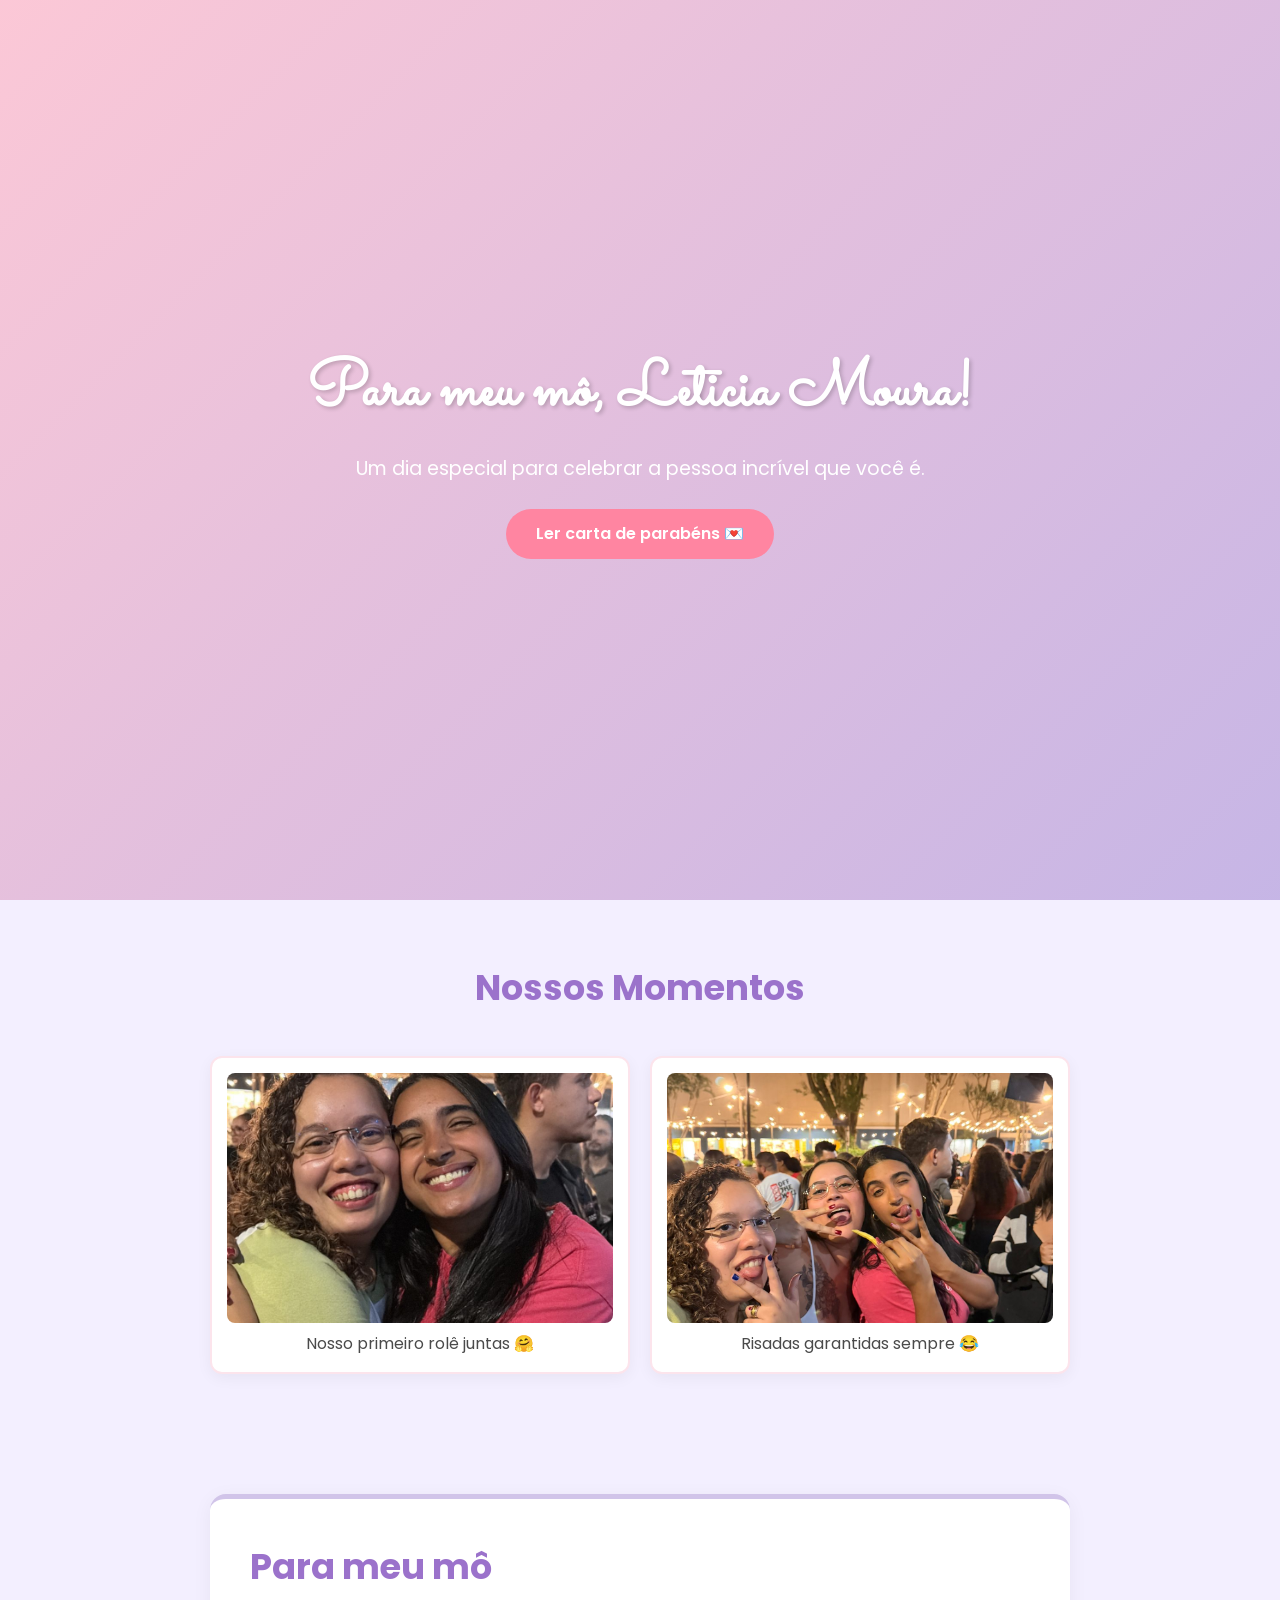
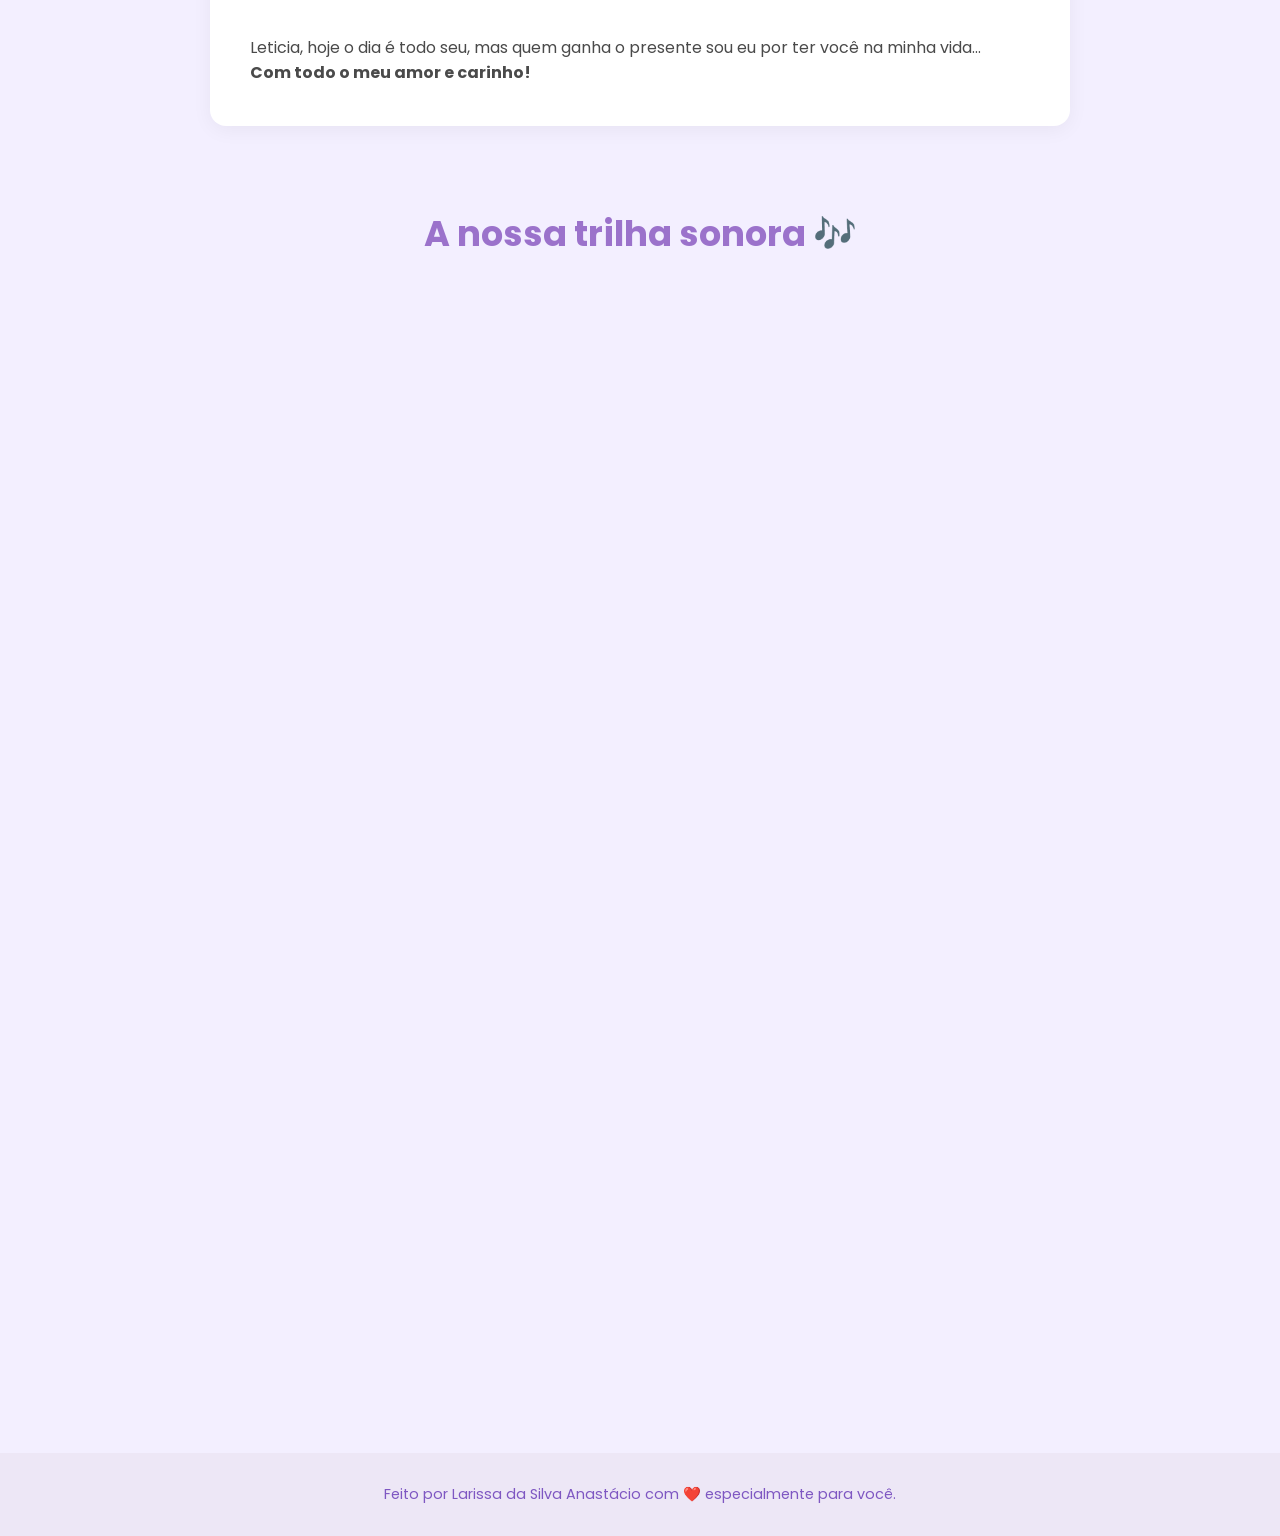
==== index.html @ 7401ad97 "Atualizando site de aniversário" ====
<!DOCTYPE html>
<html lang="pt-BR">
<head>
    <meta charset="UTF-8">
    <meta name="viewport" content="width=device-width, initial-scale=1.0">
    <title>Para meu mô, Leticia Moura!</title>
    <link rel="stylesheet" href="style.css">
    <link href="https://fonts.googleapis.com/css2?family=Poppins:wght@300;400;600&family=Sacramento&display=swap" rel="stylesheet">
</head>
<body>

    <header class="hero">
        <h1>Para meu mô, Leticia Moura!</h1>
        <p class="subtitle">Um dia especial para celebrar a pessoa incrível que você é.</p>
        <a href="#mensagem" class="btn">Ler carta de parabéns 💌</a>
    </header>

    <section class="gallery">
        <h2>Nossos Momentos</h2>
        <div class="gallery-grid">
            <div class="photo-card">
                <img src="img/primeiro_role.jpeg" alt="Nosso primeiro rolê juntas">
                <p>Nosso primeiro rolê juntas 🤗</p>
            </div>
            <div class="photo-card">
                <img src="img/risadas.jpeg" alt="Risadas garantidas sempre">
                <p>Risadas garantidas sempre 😂</p>
            </div>
        </div>
    </section>

    <section id="mensagem" class="message-section">
        <div class="message-box">
            <h2>Para meu mô</h2>
            <p>Leticia, hoje o dia é todo seu, mas quem ganha o presente sou eu por ter você na minha vida...</p>
            <p><strong>Com todo o meu amor e carinho!</strong></p>
        </div>
    </section>

    <section class="spotify-section">
        <h2>A nossa trilha sonora 🎶</h2>
        <iframe data-testid="embed-iframe" style="border-radius:12px" src="https://open.spotify.com/embed/track/7z3PblAN3dH1JMewiRydkZ?utm_source=generator&si=3d1603ee1b894d5f" width="100%" height="352" frameBorder="0" allowfullscreen="" allow="autoplay; clipboard-write; encrypted-media; fullscreen; picture-in-picture" loading="lazy"></iframe>
        <iframe data-testid="embed-iframe" style="border-radius:12px" src="https://open.spotify.com/embed/track/6sbmdhq2c2VZ87U8bbwwwP?utm_source=generator&si=2f4fc48276644062" width="100%" height="352" frameBorder="0" allowfullscreen="" allow="autoplay; clipboard-write; encrypted-media; fullscreen; picture-in-picture" loading="lazy"></iframe>
        <iframe data-testid="embed-iframe" style="border-radius:12px" src="https://open.spotify.com/embed/track/4nTjkWK590oBDcnIxTr1mI?utm_source=generator&theme=0&si=36dc8a0329c24f57" width="100%" height="352" frameBorder="0" allowfullscreen="" allow="autoplay; clipboard-write; encrypted-media; fullscreen; picture-in-picture" loading="lazy"></iframe>

    </section>

    <footer>
        <p>Feito por Larissa da Silva Anastácio com ❤️ especialmente para você.</p>
    </footer>

    <script src="script.js"></script>
</body>
</html>
---- style.css ----
* { margin: 0; padding: 0; box-sizing: border-box; }

body { font-family: 'Poppins', sans-serif; background-color: #f3efff; color: #4a4a4a; line-height: 1.6; }

.hero { height: 100vh; background: linear-gradient(135deg, rgba(255, 183, 197, 0.7), rgba(179, 157, 219, 0.7)); display: flex; flex-direction: column; justify-content: center; align-items: center; text-align: center; color: white; padding: 0 20px; }

.hero h1 { font-family: 'Sacramento', cursive; font-size: 4rem; margin-bottom: 10px; text-shadow: 2px 2px 4px rgba(0,0,0,0.2); }

.subtitle { font-size: 1.2rem; margin-bottom: 25px; }

.btn { background-color: #ff85a1; color: white; padding: 12px 30px; border-radius: 30px; text-decoration: none; font-weight: 600; transition: background 0.3s; }

.btn:hover { background-color: #d66d87; }

section { padding: 60px 20px; max-width: 900px; margin: 0 auto; text-align: center; }

h2 { font-size: 2.2rem; margin-bottom: 40px; color: #9b72cb; }

.gallery-grid { display: grid; grid-template-columns: repeat(auto-fit, minmax(280px, 1fr)); gap: 20px; }

.photo-card { background: #ffffff; padding: 15px; border-radius: 12px; box-shadow: 0 4px 15px rgba(0,0,0,0.05); border: 2px solid #fce4ec; }

.photo-card img { width: 100%; height: 250px; object-fit: cover; border-radius: 8px; }

.message-box { background: #ffffff; padding: 40px; border-radius: 16px; box-shadow: 0 4px 20px rgba(0,0,0,0.05); text-align: left; border-top: 5px solid #d1c4e9; }

/* Ajuste elegante para as músicas do Spotify */
.spotify-section {
    display: flex;
    flex-direction: column;
    align-items: center;
    padding: 20px;
}

.spotify-section iframe {
    margin-bottom: 25px; 
    max-width: 600px;    
    width: 100%;
}

footer { text-align: center; padding: 30px; background-color: #ede7f6; font-size: 0.9rem; color: #7e57c2; }
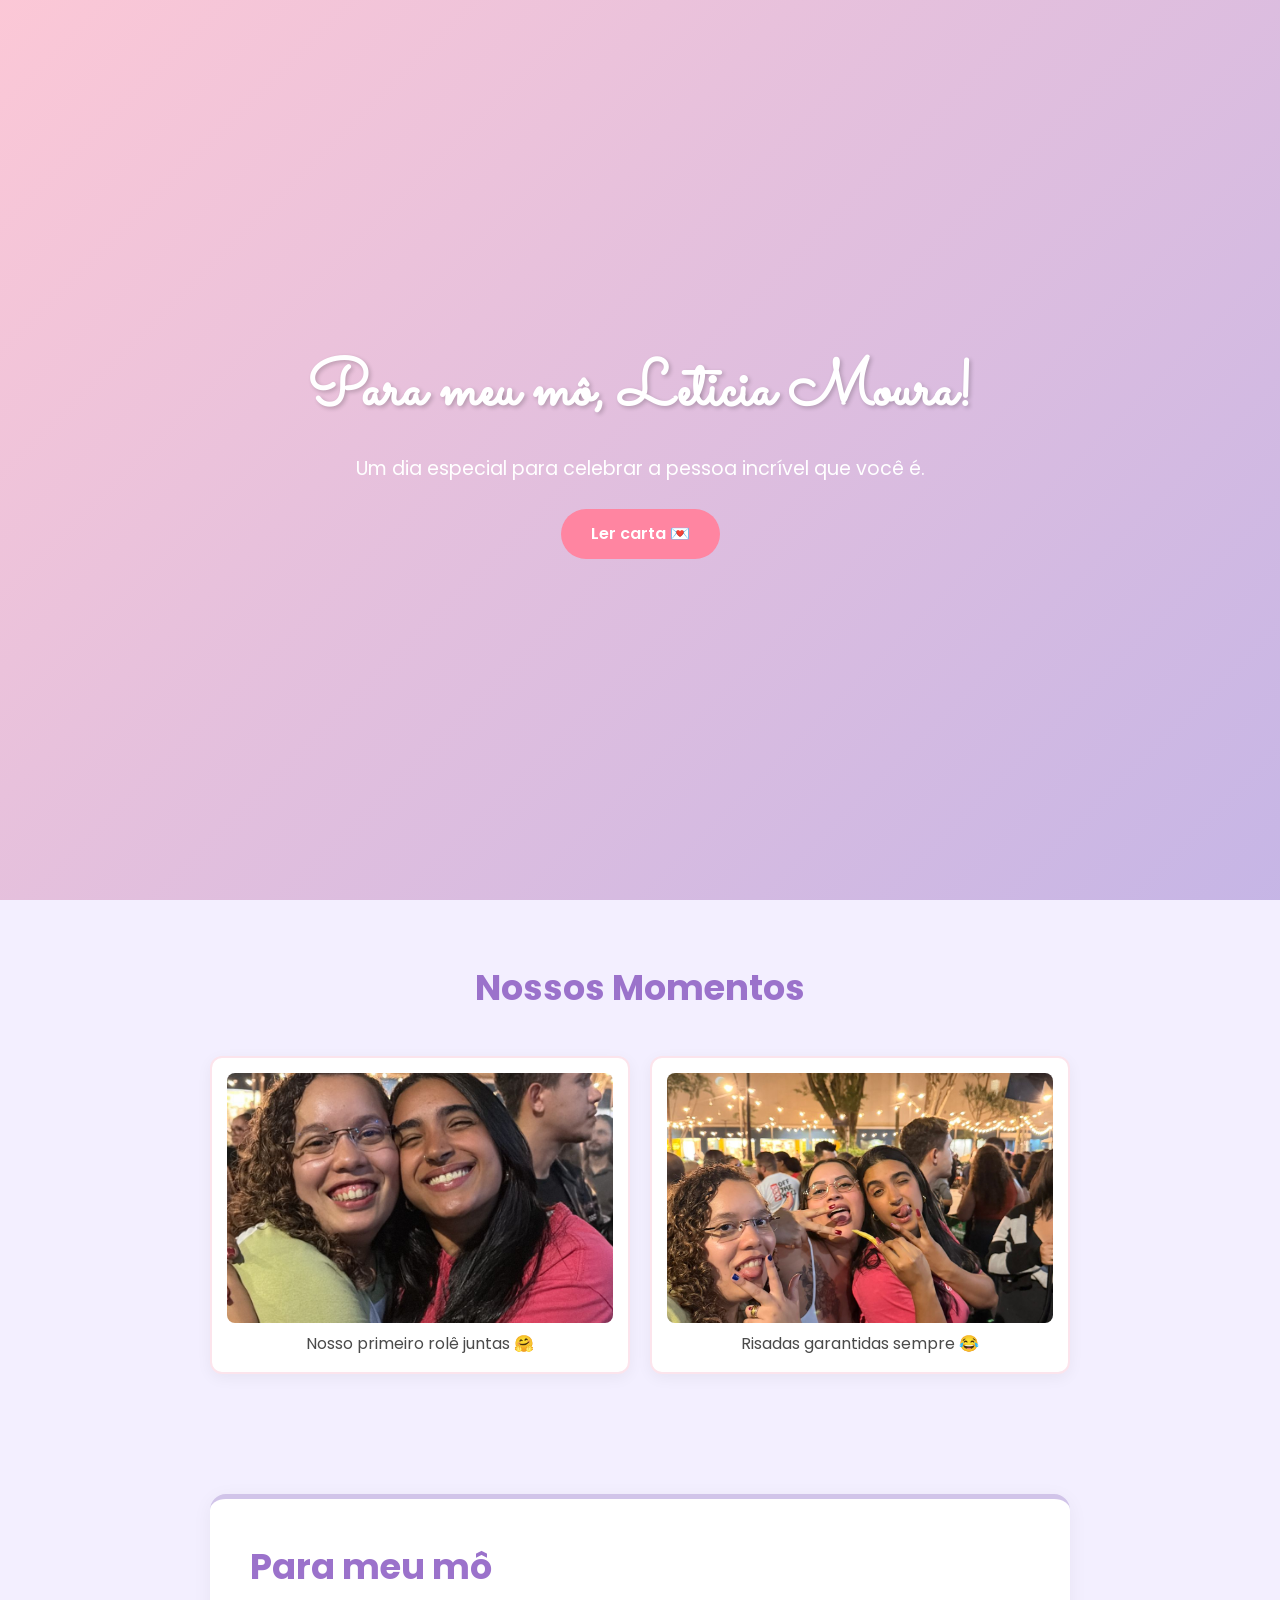
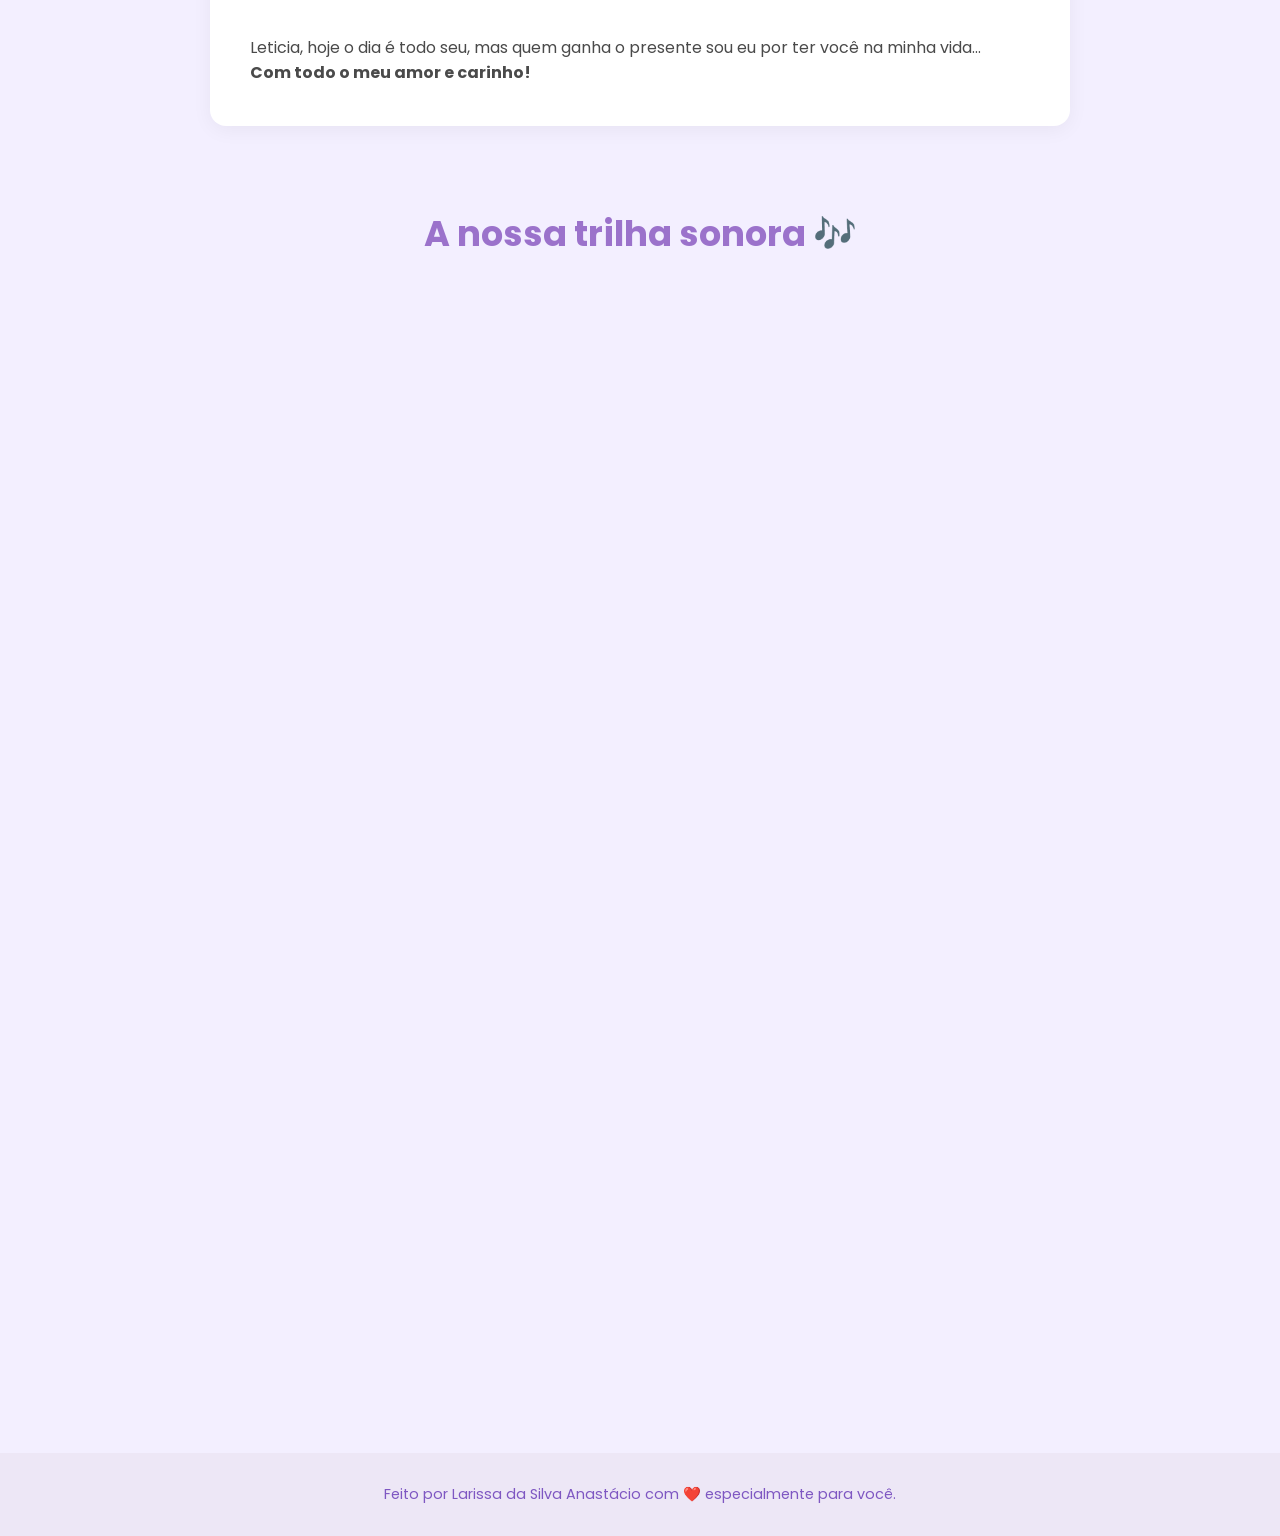
==== commit b7879d4e: "Atualizando site de aniversário" ====
--- a/index.html
+++ b/index.html
@@ -12,7 +12,7 @@
     <header class="hero">
         <h1>Para meu mô, Leticia Moura!</h1>
         <p class="subtitle">Um dia especial para celebrar a pessoa incrível que você é.</p>
-        <a href="#mensagem" class="btn">Ler carta de parabéns 💌</a>
+        <a href="#mensagem" class="btn">Ler carta 💌</a>
     </header>
 
     <section class="gallery">
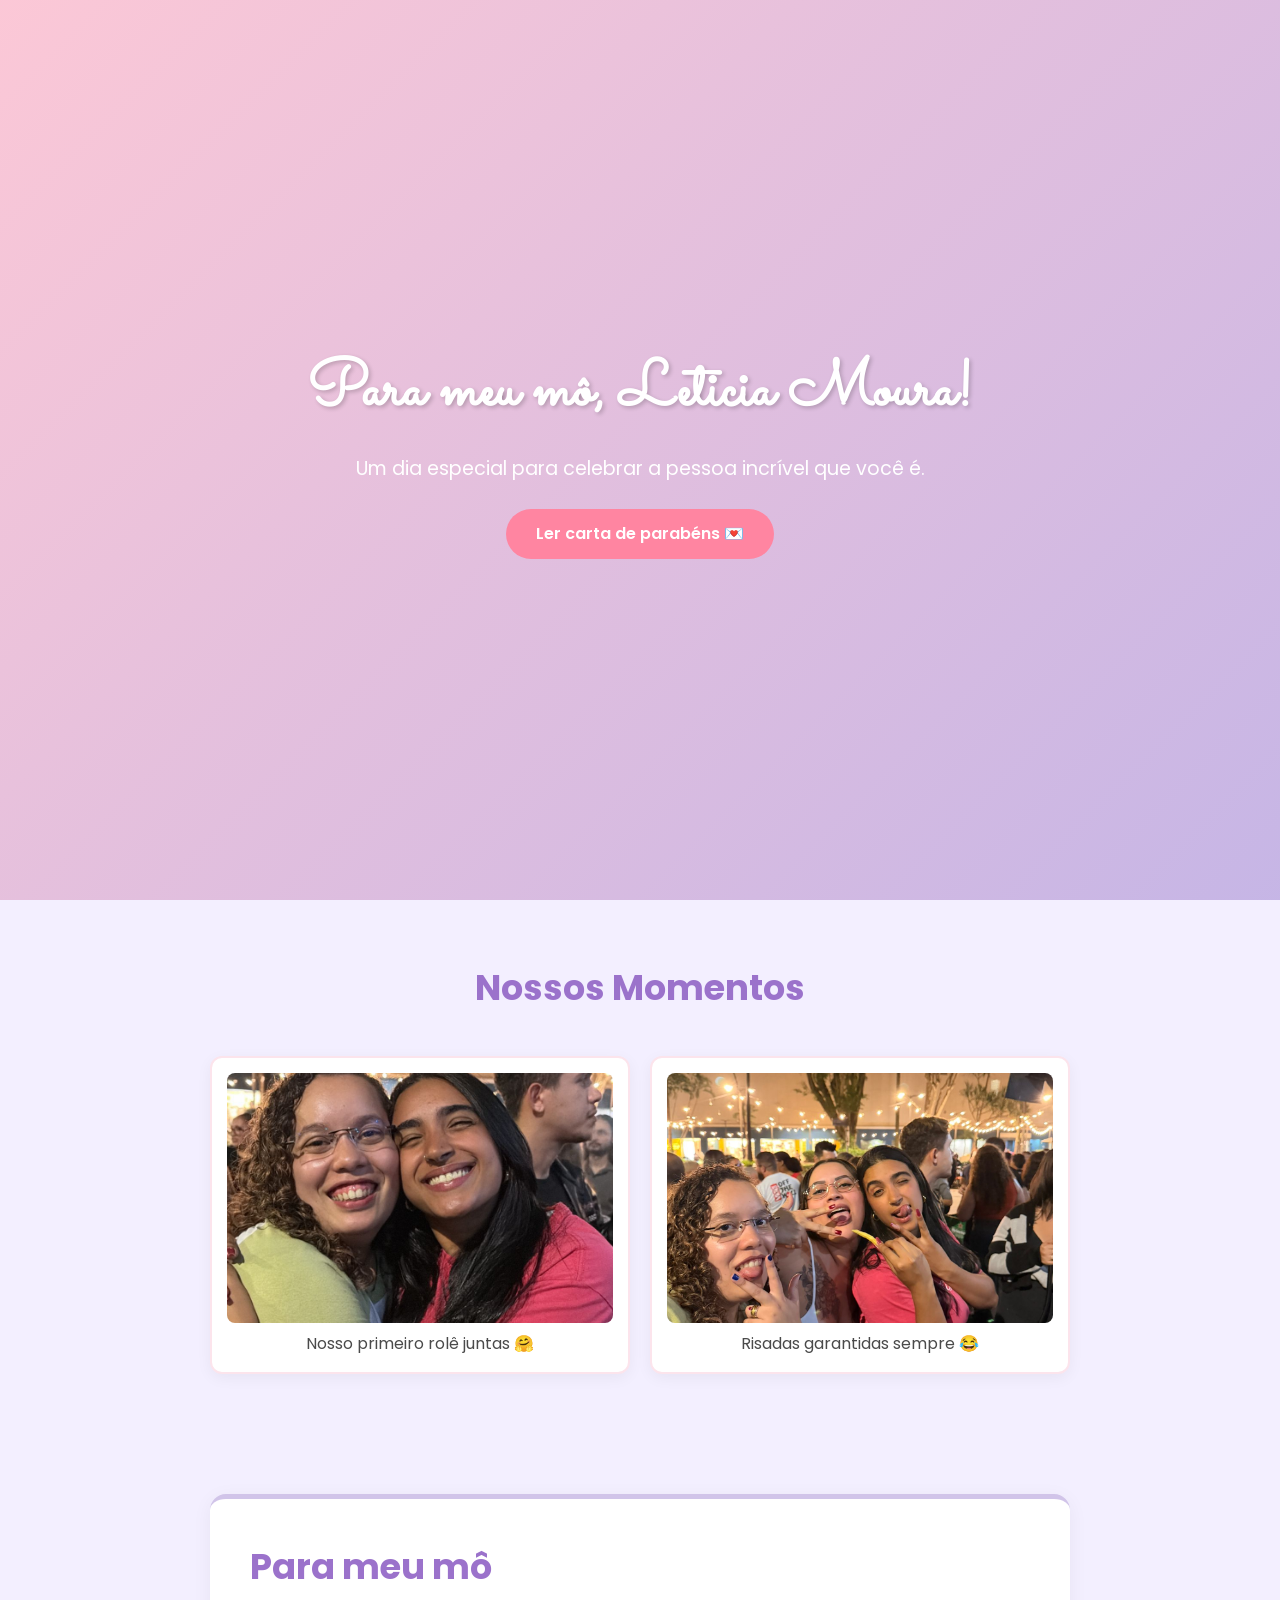
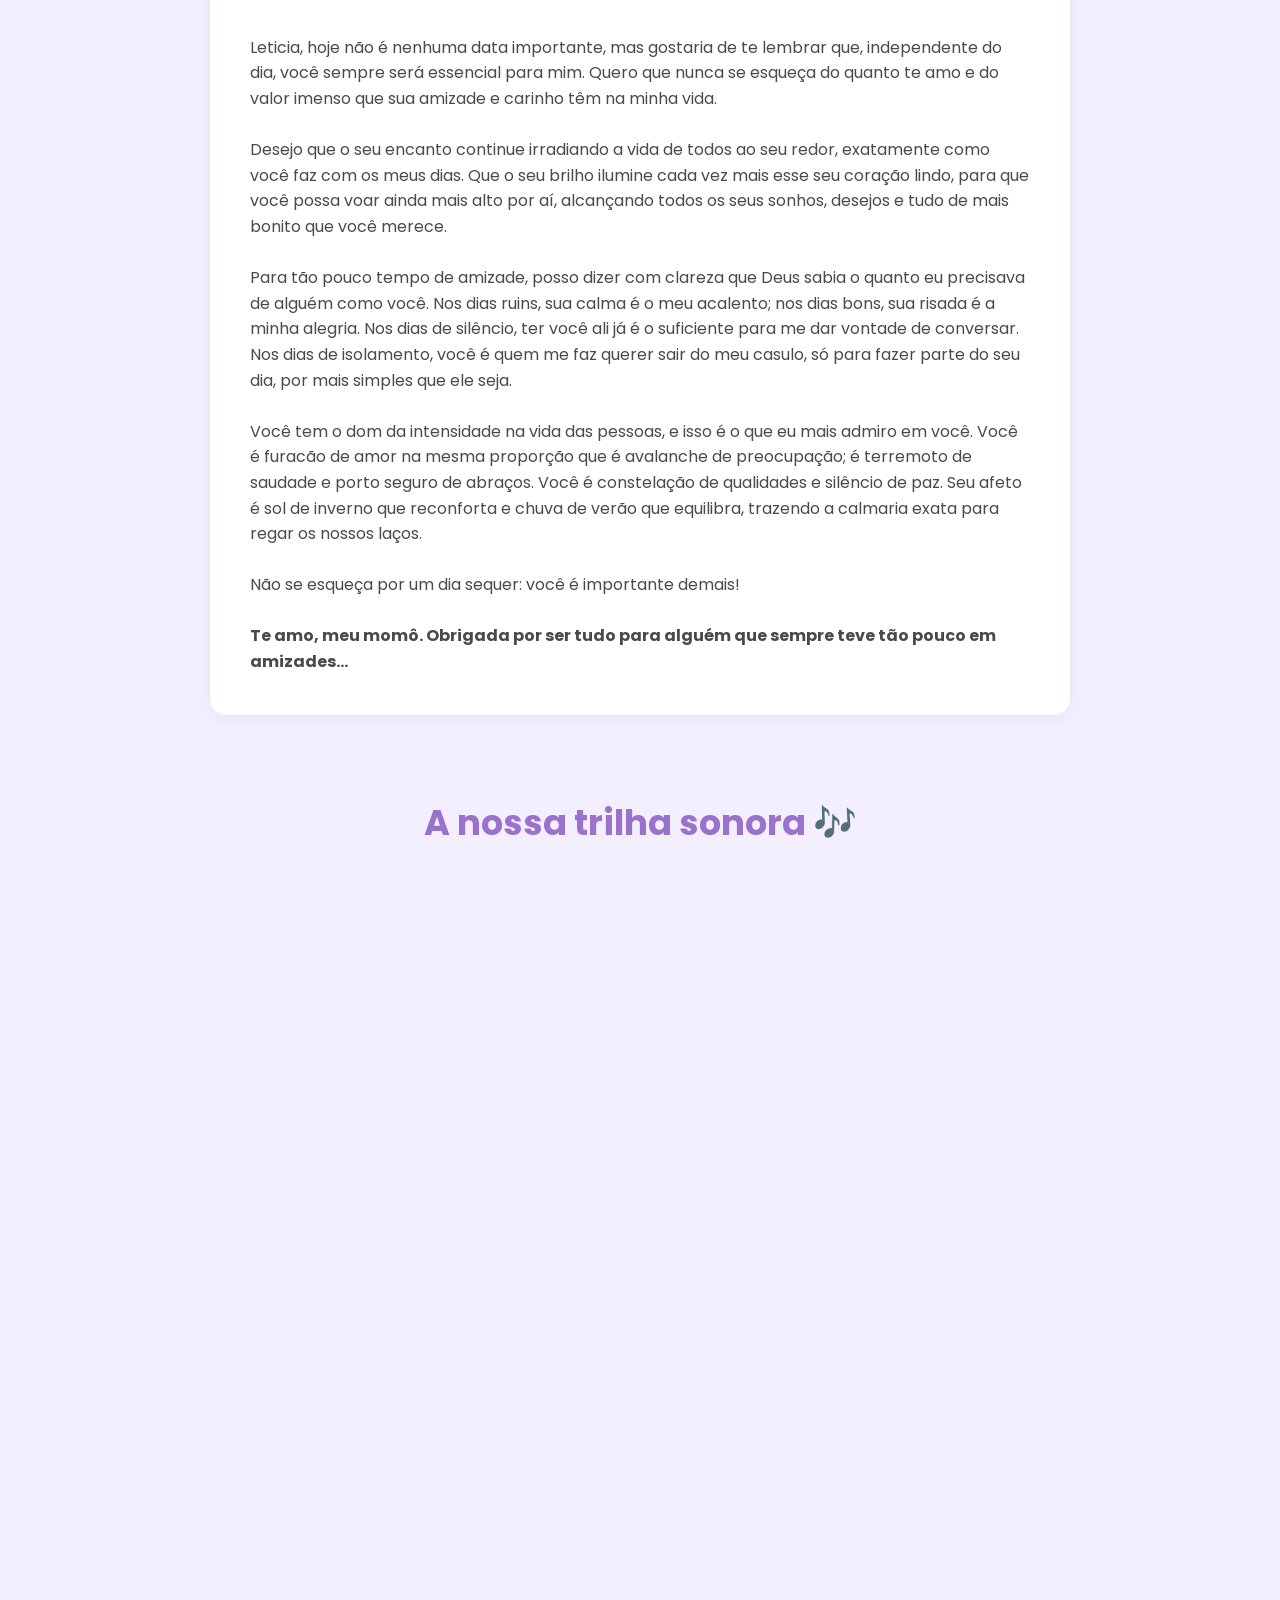
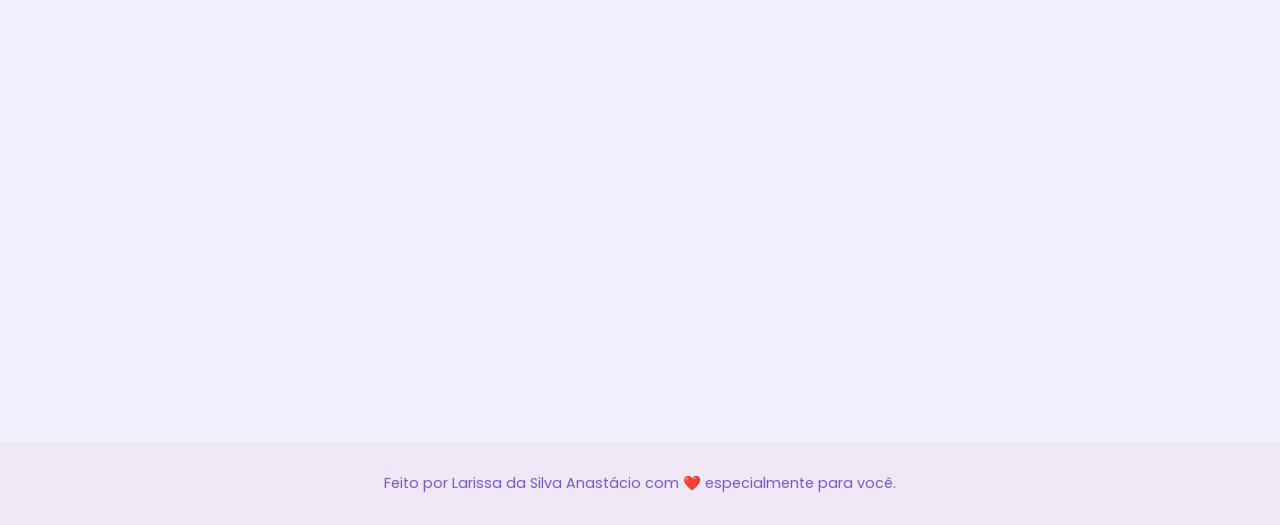
==== commit 57d0d3be: "Adicionando texto completo da carta" ====
--- a/index.html
+++ b/index.html
@@ -12,7 +12,7 @@
     <header class="hero">
         <h1>Para meu mô, Leticia Moura!</h1>
         <p class="subtitle">Um dia especial para celebrar a pessoa incrível que você é.</p>
-        <a href="#mensagem" class="btn">Ler carta 💌</a>
+        <a href="#mensagem" class="btn">Ler carta de parabéns 💌</a>
     </header>
 
     <section class="gallery">
@@ -32,8 +32,17 @@
     <section id="mensagem" class="message-section">
         <div class="message-box">
             <h2>Para meu mô</h2>
-            <p>Leticia, hoje o dia é todo seu, mas quem ganha o presente sou eu por ter você na minha vida...</p>
-            <p><strong>Com todo o meu amor e carinho!</strong></p>
+            <p>Leticia, hoje não é nenhuma data importante, mas gostaria de te lembrar que, independente do dia, você sempre será essencial para mim. Quero que nunca se esqueça do quanto te amo e do valor imenso que sua amizade e carinho têm na minha vida.</p>
+            <br>
+            <p>Desejo que o seu encanto continue irradiando a vida de todos ao seu redor, exatamente como você faz com os meus dias. Que o seu brilho ilumine cada vez mais esse seu coração lindo, para que você possa voar ainda mais alto por aí, alcançando todos os seus sonhos, desejos e tudo de mais bonito que você merece.</p>
+            <br>
+            <p>Para tão pouco tempo de amizade, posso dizer com clareza que Deus sabia o quanto eu precisava de alguém como você. Nos dias ruins, sua calma é o meu acalento; nos dias bons, sua risada é a minha alegria. Nos dias de silêncio, ter você ali já é o suficiente para me dar vontade de conversar. Nos dias de isolamento, você é quem me faz querer sair do meu casulo, só para fazer parte do seu dia, por mais simples que ele seja.</p>
+            <br>
+            <p>Você tem o dom da intensidade na vida das pessoas, e isso é o que eu mais admiro em você. Você é furacão de amor na mesma proporção que é avalanche de preocupação; é terremoto de saudade e porto seguro de abraços. Você é constelação de qualidades e silêncio de paz. Seu afeto é sol de inverno que reconforta e chuva de verão que equilibra, trazendo a calmaria exata para regar os nossos laços.</p>
+            <br>
+            <p>Não se esqueça por um dia sequer: você é importante demais!</p>
+            <br>
+            <p><strong>Te amo, meu momô. Obrigada por ser tudo para alguém que sempre teve tão pouco em amizades...</strong></p>
         </div>
     </section>
 
@@ -42,7 +51,6 @@
         <iframe data-testid="embed-iframe" style="border-radius:12px" src="https://open.spotify.com/embed/track/7z3PblAN3dH1JMewiRydkZ?utm_source=generator&si=3d1603ee1b894d5f" width="100%" height="352" frameBorder="0" allowfullscreen="" allow="autoplay; clipboard-write; encrypted-media; fullscreen; picture-in-picture" loading="lazy"></iframe>
         <iframe data-testid="embed-iframe" style="border-radius:12px" src="https://open.spotify.com/embed/track/6sbmdhq2c2VZ87U8bbwwwP?utm_source=generator&si=2f4fc48276644062" width="100%" height="352" frameBorder="0" allowfullscreen="" allow="autoplay; clipboard-write; encrypted-media; fullscreen; picture-in-picture" loading="lazy"></iframe>
         <iframe data-testid="embed-iframe" style="border-radius:12px" src="https://open.spotify.com/embed/track/4nTjkWK590oBDcnIxTr1mI?utm_source=generator&theme=0&si=36dc8a0329c24f57" width="100%" height="352" frameBorder="0" allowfullscreen="" allow="autoplay; clipboard-write; encrypted-media; fullscreen; picture-in-picture" loading="lazy"></iframe>
-
     </section>
 
     <footer>
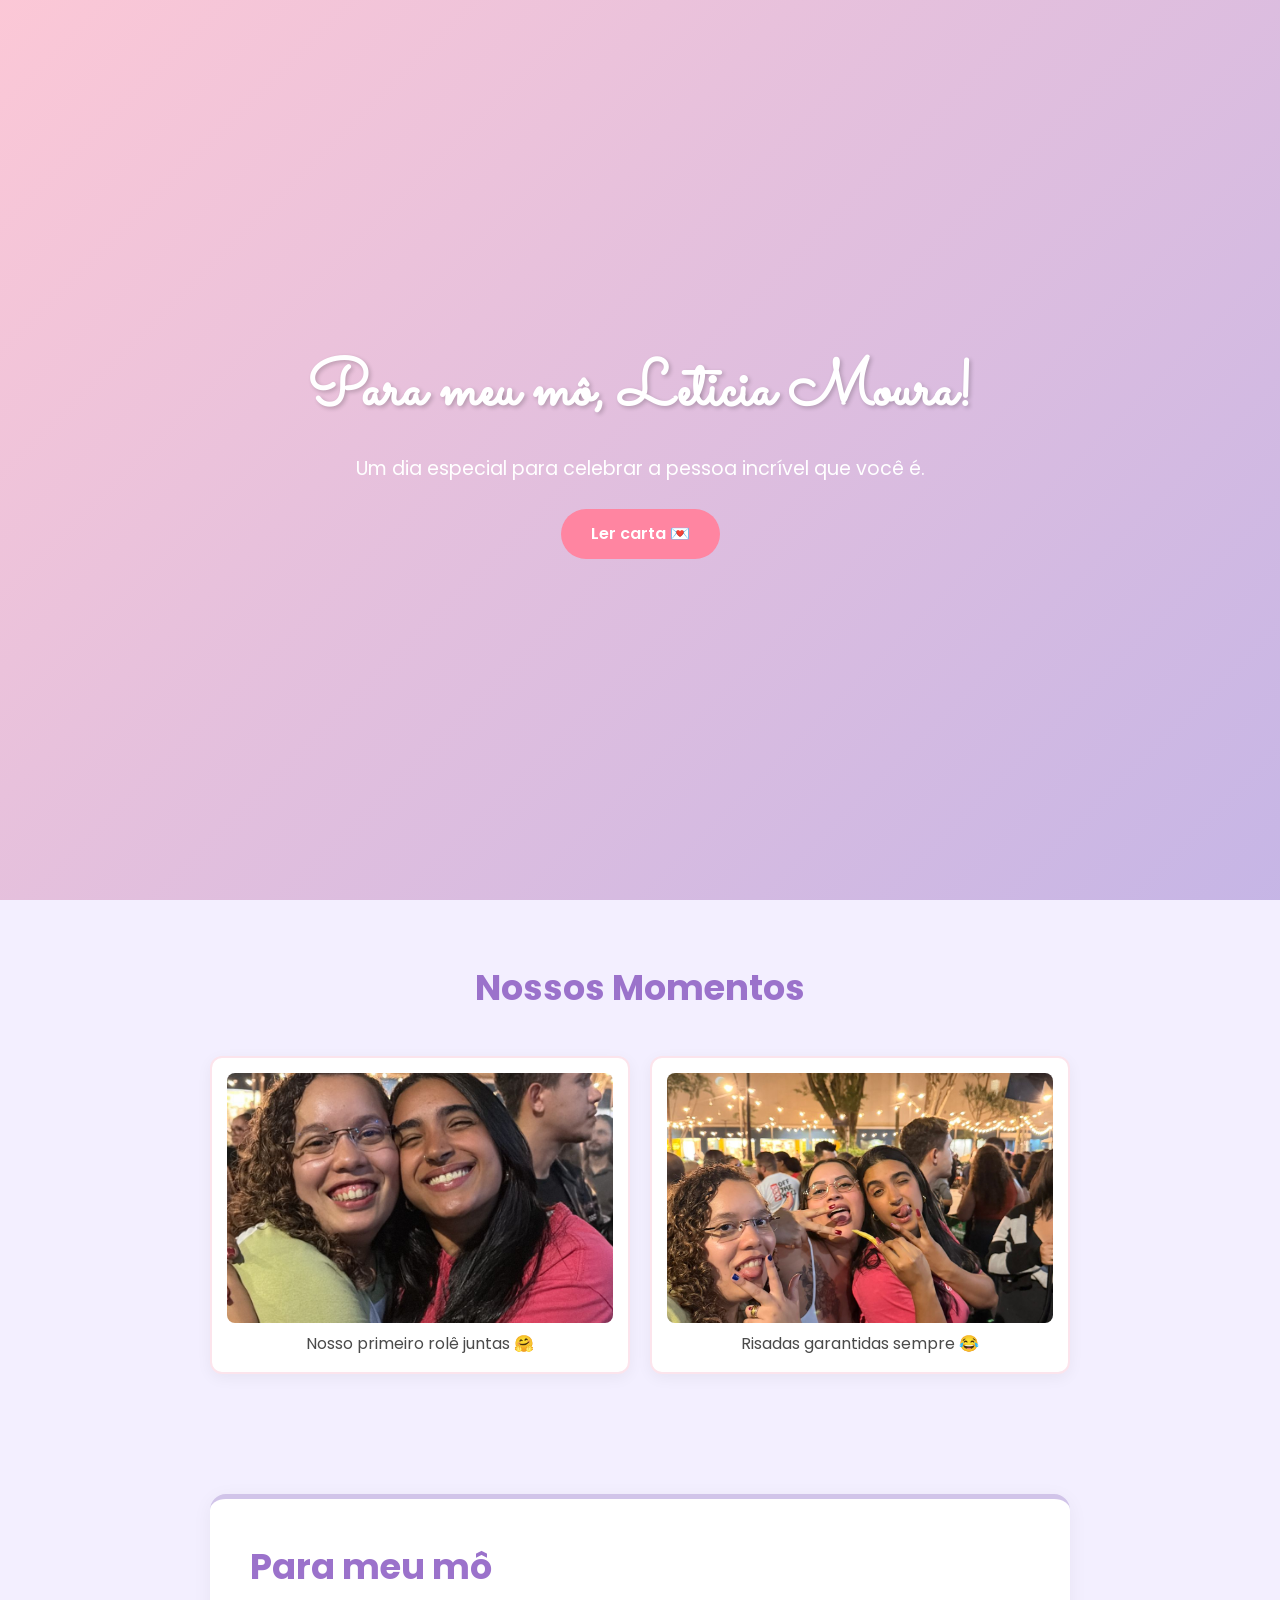
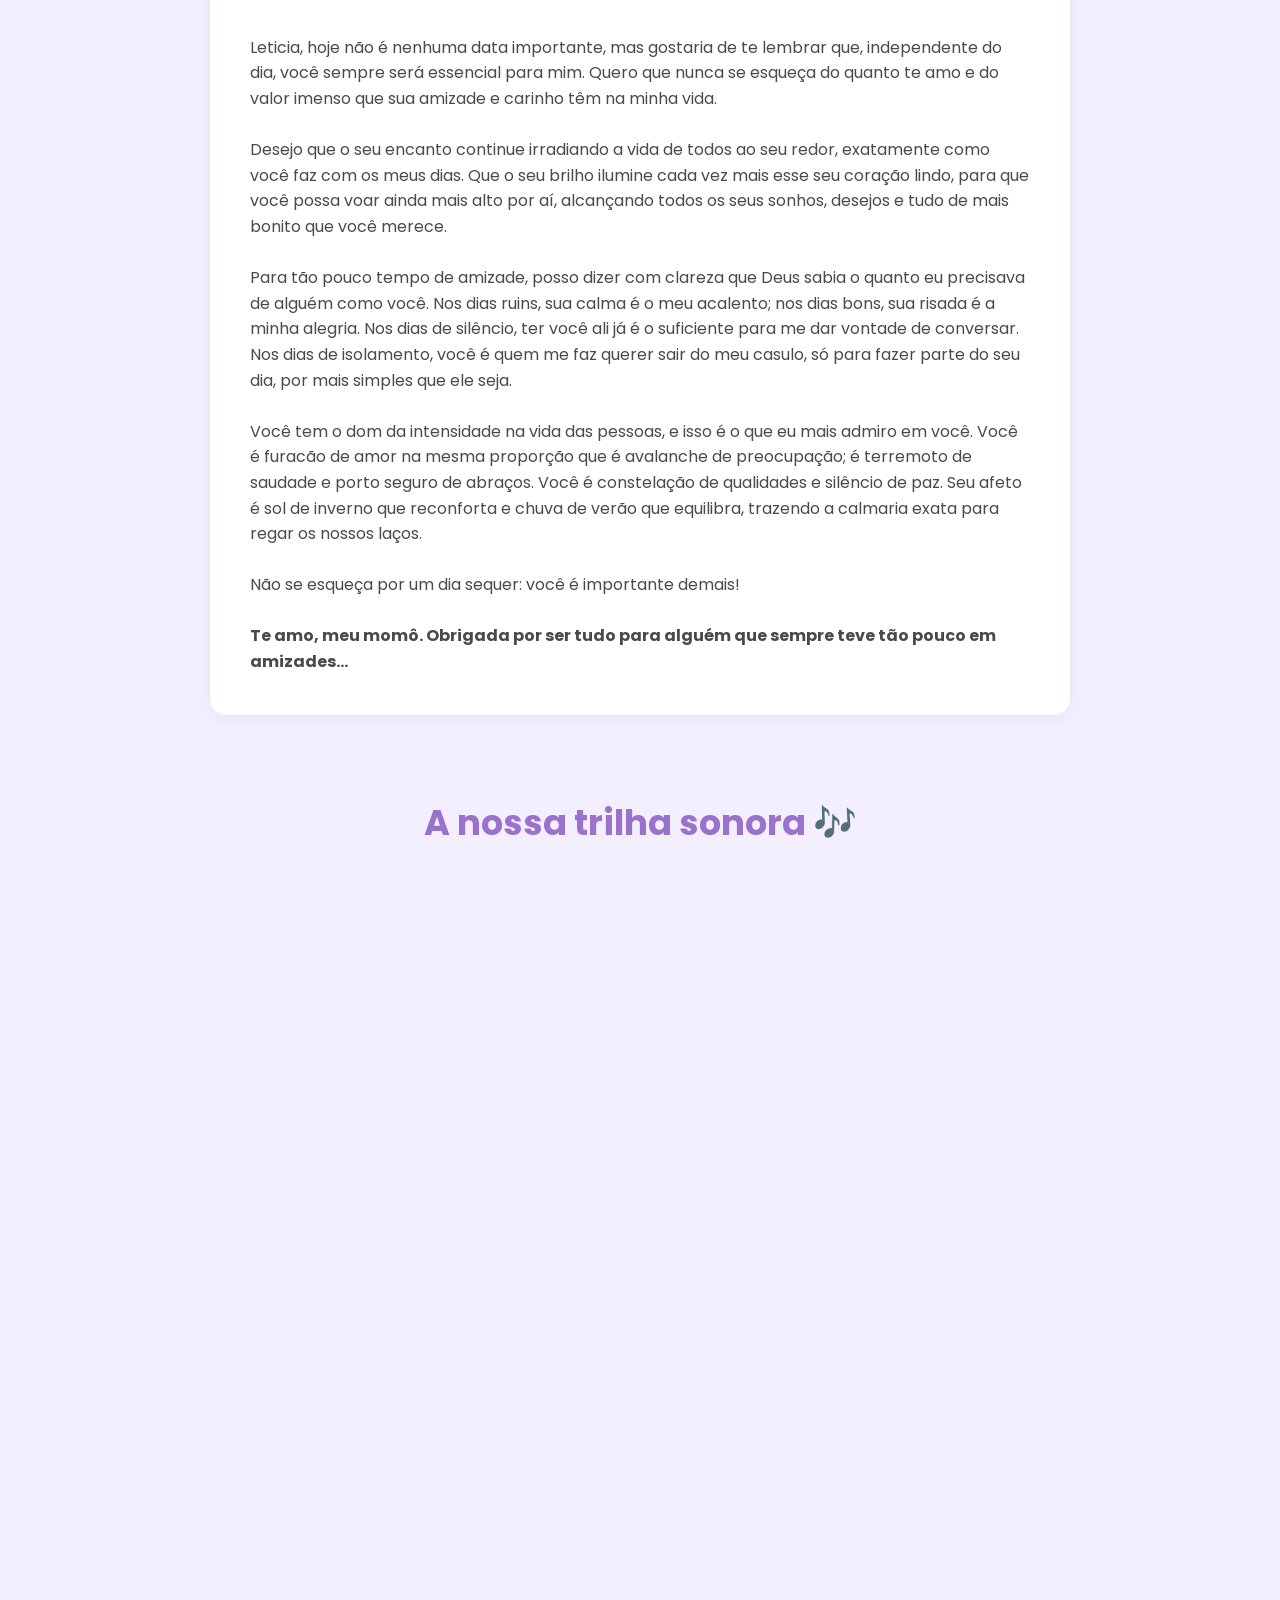
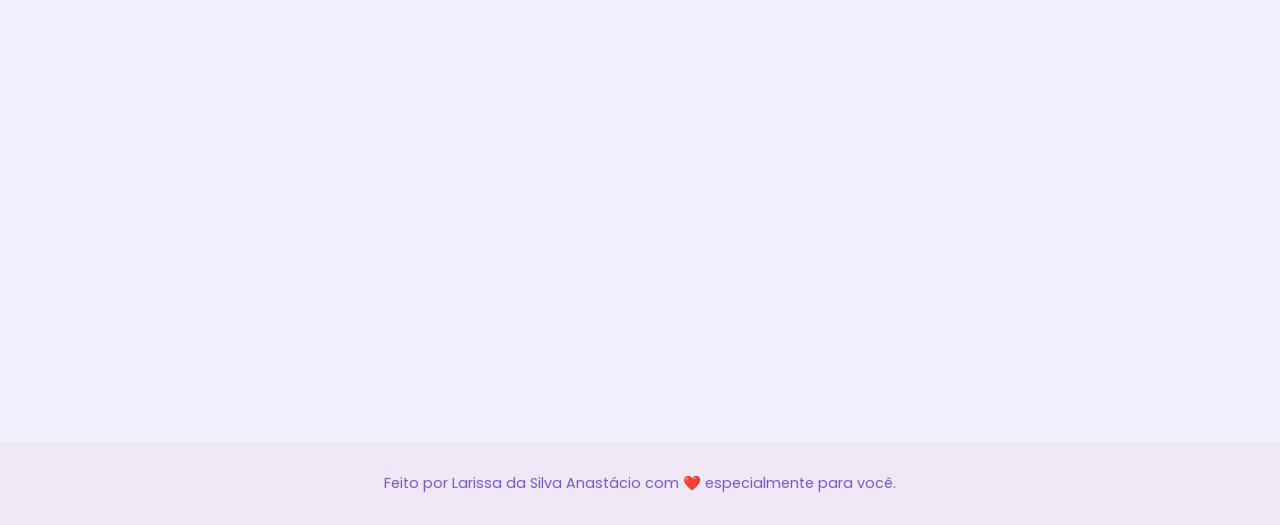
==== commit ee9b122f: "Update link text in header and fix HTML formatting" ====
--- a/index.html
+++ b/index.html
@@ -12,7 +12,7 @@
     <header class="hero">
         <h1>Para meu mô, Leticia Moura!</h1>
         <p class="subtitle">Um dia especial para celebrar a pessoa incrível que você é.</p>
-        <a href="#mensagem" class="btn">Ler carta de parabéns 💌</a>
+        <a href="#mensagem" class="btn">Ler carta 💌</a>
     </header>
 
     <section class="gallery">
@@ -59,4 +59,4 @@
 
     <script src="script.js"></script>
 </body>
-</html>+</html>
--- a/style.css
+++ b/style.css
@@ -38,4 +38,4 @@
     width: 100%;
 }
 
-footer { text-align: center; padding: 30px; background-color: #ede7f6; font-size: 0.9rem; color: #7e57c2; }+footer { text-align: center; padding: 30px; background-color: #ede7f6; font-size: 0.9rem; color: #7e57c2; }
